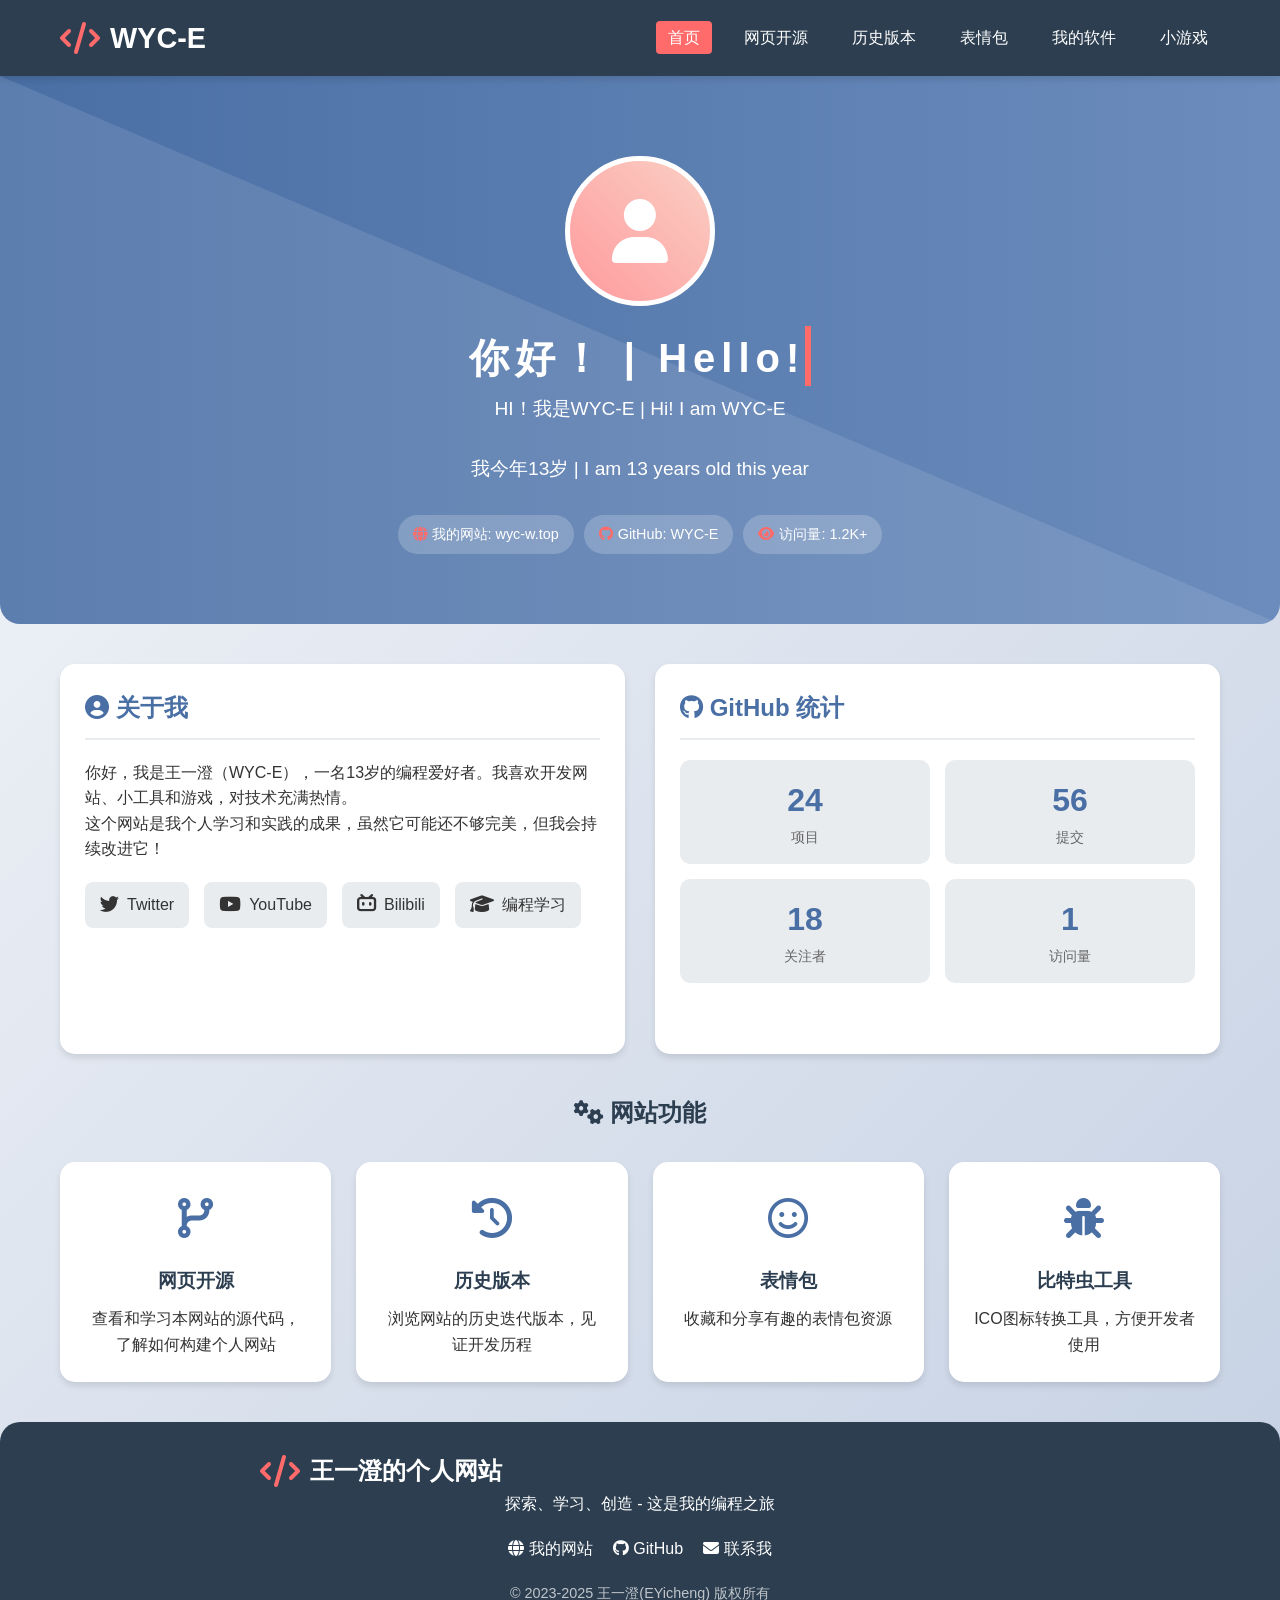
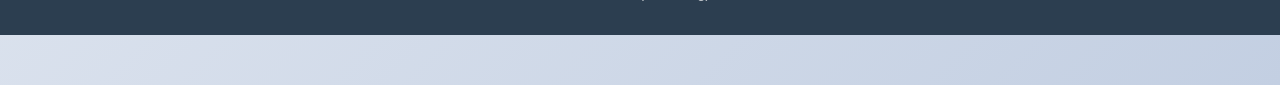
==== new.html @ 5f2d674c "docs: 添加王一澄的个人网站页面 - 新增个人网站页面，展示王一澄的编程成果和相关信息 - 页面包含导航栏、英雄区域、主要内容、网站功能和页脚等部分 - 使用了 CSS 动画和 JavaScrip" ====
<!DOCTYPE html>
<html lang="zh-CN">

<head>
    <meta charset="UTF-8">
    <meta name="viewport" content="width=device-width, initial-scale=1.0">
    <title>王一澄的个人网站</title>
    <link rel="stylesheet" href="https://cdnjs.cloudflare.com/ajax/libs/font-awesome/6.4.0/css/all.min.css">
    <style>
        * {
            margin: 0;
            padding: 0;
            box-sizing: border-box;
            font-family: 'Segoe UI', Tahoma, Geneva, Verdana, sans-serif;
        }

        :root {
            --primary: #4a6fa5;
            --secondary: #6b8cbc;
            --accent: #ff6b6b;
            --dark: #2c3e50;
            --light: #f8f9fa;
            --gray: #e9ecef;
            --text: #333;
            --shadow: 0 4px 6px rgba(0, 0, 0, 0.1);
        }

        body {
            background: linear-gradient(135deg, #f5f7fa 0%, #c3cfe2 100%);
            color: var(--text);
            line-height: 1.6;
            min-height: 100vh;
            padding-bottom: 50px;
        }

        .container {
            max-width: 1200px;
            margin: 0 auto;
            padding: 0 20px;
        }

        /* 头部样式 */
        header {
            background: var(--dark);
            color: white;
            padding: 15px 0;
            box-shadow: var(--shadow);
            position: sticky;
            top: 0;
            z-index: 100;
        }

        .header-content {
            display: flex;
            justify-content: space-between;
            align-items: center;
        }

        .logo {
            display: flex;
            align-items: center;
            gap: 10px;
        }

        .logo h1 {
            font-size: 1.8rem;
            font-weight: 700;
        }

        .logo-icon {
            color: var(--accent);
            font-size: 2rem;
        }

        nav ul {
            display: flex;
            list-style: none;
            gap: 20px;
        }

        nav a {
            color: white;
            text-decoration: none;
            font-weight: 500;
            padding: 8px 12px;
            border-radius: 4px;
            transition: all 0.3s ease;
        }

        nav a:hover {
            background: rgba(255, 255, 255, 0.1);
        }

        nav a.active {
            background: var(--accent);
        }

        /* 英雄区域 */
        .hero {
            padding: 80px 0 40px;
            text-align: center;
            background: linear-gradient(to right, var(--primary), var(--secondary));
            color: white;
            border-radius: 0 0 20px 20px;
            margin-bottom: 40px;
            position: relative;
            overflow: hidden;
        }

        .hero::before {
            content: "";
            position: absolute;
            top: 0;
            left: 0;
            width: 100%;
            height: 100%;
            background: url('data:image/svg+xml;utf8,<svg xmlns="http://www.w3.org/2000/svg" viewBox="0 0 100 100" preserveAspectRatio="none"><polygon points="0,0 100,100 0,100" fill="rgba(255,255,255,0.1)"/></svg>');
            background-size: 100% 100%;
        }

        .hero-content {
            position: relative;
            z-index: 2;
            max-width: 800px;
            margin: 0 auto;
        }

        .avatar {
            width: 150px;
            height: 150px;
            border-radius: 50%;
            border: 5px solid white;
            margin: 0 auto 20px;
            background: linear-gradient(45deg, #ff9a9e, #fad0c4);
            display: flex;
            align-items: center;
            justify-content: center;
            font-size: 4rem;
            color: white;
        }

        .typing-text {
            font-size: 2.5rem;
            font-weight: 700;
            margin-bottom: 20px;
            height: 60px;
        }

        .subtitle {
            font-size: 1.2rem;
            opacity: 0.9;
            margin-bottom: 30px;
        }

        .badges {
            display: flex;
            justify-content: center;
            flex-wrap: wrap;
            gap: 10px;
            margin-bottom: 30px;
        }

        .badge {
            background: rgba(255, 255, 255, 0.2);
            padding: 8px 15px;
            border-radius: 20px;
            font-size: 0.9rem;
            display: inline-flex;
            align-items: center;
            gap: 5px;
        }

        .badge i {
            color: var(--accent);
        }

        /* 主要内容 */
        .main-content {
            display: grid;
            grid-template-columns: 1fr 1fr;
            gap: 30px;
            margin-bottom: 40px;
        }

        @media (max-width: 768px) {
            .main-content {
                grid-template-columns: 1fr;
            }
        }

        .card {
            background: white;
            border-radius: 15px;
            box-shadow: var(--shadow);
            padding: 25px;
            transition: transform 0.3s ease;
        }

        .card:hover {
            transform: translateY(-5px);
        }

        .card h2 {
            color: var(--primary);
            margin-bottom: 20px;
            padding-bottom: 10px;
            border-bottom: 2px solid var(--gray);
        }

        .social-links {
            display: flex;
            flex-wrap: wrap;
            gap: 15px;
            margin-top: 20px;
        }

        .social-link {
            display: flex;
            align-items: center;
            gap: 8px;
            background: var(--gray);
            padding: 10px 15px;
            border-radius: 8px;
            text-decoration: none;
            color: var(--text);
            transition: all 0.3s ease;
        }

        .social-link:hover {
            background: var(--primary);
            color: white;
        }

        .social-link i {
            font-size: 1.2rem;
        }

        .stats {
            display: grid;
            grid-template-columns: 1fr 1fr;
            gap: 15px;
        }

        .stat-item {
            background: var(--gray);
            padding: 15px;
            border-radius: 10px;
            text-align: center;
        }

        .stat-value {
            font-size: 2rem;
            font-weight: 700;
            color: var(--primary);
        }

        .stat-label {
            font-size: 0.9rem;
            color: #666;
        }

        /* 网站功能部分 */
        .website-features {
            margin-bottom: 40px;
        }

        .features-grid {
            display: grid;
            grid-template-columns: repeat(auto-fill, minmax(250px, 1fr));
            gap: 25px;
        }

        .feature-card {
            background: white;
            border-radius: 15px;
            box-shadow: var(--shadow);
            padding: 25px;
            text-align: center;
            transition: all 0.3s ease;
        }

        .feature-card:hover {
            transform: translateY(-5px);
            box-shadow: 0 10px 20px rgba(0, 0, 0, 0.1);
        }

        .feature-icon {
            font-size: 2.5rem;
            color: var(--primary);
            margin-bottom: 15px;
        }

        .feature-card h3 {
            margin-bottom: 10px;
            color: var(--dark);
        }

        /* 页脚 */
        footer {
            background: var(--dark);
            color: white;
            padding: 30px 0;
            text-align: center;
            border-radius: 20px 20px 0 0;
        }

        .footer-content {
            max-width: 800px;
            margin: 0 auto;
        }

        .footer-links {
            display: flex;
            justify-content: center;
            gap: 20px;
            margin: 20px 0;
        }

        .footer-links a {
            color: white;
            text-decoration: none;
            transition: color 0.3s ease;
        }

        .footer-links a:hover {
            color: var(--accent);
        }

        .copyright {
            margin-top: 20px;
            opacity: 0.7;
            font-size: 0.9rem;
        }

        /* 工具提示 */
        .tooltip {
            position: relative;
            display: inline-block;
            cursor: pointer;
        }

        .tooltip .tooltiptext {
            visibility: hidden;
            width: 200px;
            background-color: var(--dark);
            color: #fff;
            text-align: center;
            border-radius: 6px;
            padding: 10px;
            position: absolute;
            z-index: 1;
            bottom: 125%;
            left: 50%;
            transform: translateX(-50%);
            opacity: 0;
            transition: opacity 0.3s;
            font-size: 0.9rem;
        }

        .tooltip:hover .tooltiptext {
            visibility: visible;
            opacity: 1;
        }

        /* 动画效果 */
        @keyframes fadeIn {
            from {
                opacity: 0;
                transform: translateY(20px);
            }

            to {
                opacity: 1;
                transform: translateY(0);
            }
        }

        .animated {
            animation: fadeIn 0.8s ease forwards;
        }

        .delay-1 {
            animation-delay: 0.2s;
        }

        .delay-2 {
            animation-delay: 0.4s;
        }

        .delay-3 {
            animation-delay: 0.6s;
        }

        /* 打字机效果 */
        .typing-container {
            display: inline-block;
        }

        .typing-text {
            overflow: hidden;
            border-right: 0.15em solid var(--accent);
            white-space: nowrap;
            margin: 0 auto;
            letter-spacing: 0.15em;
            animation: typing 3.5s steps(40, end), blink-caret 0.75s step-end infinite;
        }

        @keyframes typing {
            from {
                width: 0
            }

            to {
                width: 100%
            }
        }

        @keyframes blink-caret {

            from,
            to {
                border-color: transparent
            }

            50% {
                border-color: var(--accent);
            }
        }
    </style>
</head>

<body>
    <!-- 头部导航 -->
    <header>
        <div class="container header-content">
            <div class="logo">
                <i class="fas fa-code logo-icon"></i>
                <h1>WYC-E</h1>
            </div>
            <nav>
                <ul>
                    <li><a href="#" class="active">首页</a></li>
                    <li><a href="#">网页开源</a></li>
                    <li><a href="#">历史版本</a></li>
                    <li><a href="#">表情包</a></li>
                    <li><a href="#">我的软件</a></li>
                    <li><a href="#">小游戏</a></li>
                </ul>
            </nav>
        </div>
    </header>

    <!-- 英雄区域 -->
    <section class="hero">
        <div class="container hero-content">
            <div class="avatar animated">
                <i class="fas fa-user"></i>
            </div>
            <div class="typing-container">
                <div class="typing-text">你好！ | Hello!</div>
            </div>
            <p class="subtitle animated delay-1">HI！我是WYC-E | Hi! I am WYC-E</p>
            <p class="subtitle animated delay-1">我今年13岁 | I am 13 years old this year</p>

            <div class="badges animated delay-2">
                <div class="badge">
                    <i class="fas fa-globe"></i>
                    <span>我的网站: wyc-w.top</span>
                </div>
                <div class="badge">
                    <i class="fab fa-github"></i>
                    <span>GitHub: WYC-E</span>
                </div>
                <div class="badge">
                    <i class="fas fa-eye"></i>
                    <span>访问量: 1.2K+</span>
                </div>
            </div>
        </div>
    </section>

    <!-- 主要内容区域 -->
    <div class="container">
        <div class="main-content">
            <!-- 个人信息卡片 -->
            <div class="card animated delay-1">
                <h2><i class="fas fa-user-circle"></i> 关于我</h2>
                <p>你好，我是王一澄（WYC-E），一名13岁的编程爱好者。我喜欢开发网站、小工具和游戏，对技术充满热情。</p>
                <p>这个网站是我个人学习和实践的成果，虽然它可能还不够完美，但我会持续改进它！</p>

                <div class="social-links">
                    <a href="https://twitter.com/eason_861_en" class="social-link" target="_blank">
                        <i class="fab fa-twitter"></i>
                        <span>Twitter</span>
                    </a>
                    <a href="https://www.youtube.com/c/eason_861_en" class="social-link" target="_blank">
                        <i class="fab fa-youtube"></i>
                        <span>YouTube</span>
                    </a>
                    <a href="https://space.bilibili.com/1676930979" class="social-link" target="_blank">
                        <i class="fab fa-bilibili"></i>
                        <span>Bilibili</span>
                    </a>
                    <a href="https://www.ccw.site/student/64cfa1d53fba9c258c8f229f" class="social-link" target="_blank">
                        <i class="fas fa-graduation-cap"></i>
                        <span>编程学习</span>
                    </a>
                </div>
            </div>

            <!-- GitHub统计卡片 -->
            <div class="card animated delay-2">
                <h2><i class="fab fa-github"></i> GitHub 统计</h2>
                <div class="stats">
                    <div class="stat-item">
                        <div class="stat-value">24</div>
                        <div class="stat-label">项目</div>
                    </div>
                    <div class="stat-item">
                        <div class="stat-value">56</div>
                        <div class="stat-label">提交</div>
                    </div>
                    <div class="stat-item">
                        <div class="stat-value">18</div>
                        <div class="stat-label">关注者</div>
                    </div>
                    <div class="stat-item">
                        <div class="stat-value">1.2K</div>
                        <div class="stat-label">访问量</div>
                    </div>
                </div>

                <div style="margin-top: 20px; text-align: center;">
                    <div class="tooltip">

                        <span class="tooltiptext">我的GitHub贡献图 - 展示我的编码活动</span>
                    </div>
                </div>
            </div>
        </div>

        <!-- 网站功能区域 -->
        <div class="website-features">
            <h2 style="text-align: center; margin-bottom: 30px; color: var(--dark);"><i class="fas fa-cogs"></i> 网站功能
            </h2>
            <div class="features-grid">
                <div class="feature-card animated delay-1">
                    <div class="feature-icon">
                        <i class="fas fa-code-branch"></i>
                    </div>
                    <h3>网页开源</h3>
                    <p>查看和学习本网站的源代码，了解如何构建个人网站</p>
                </div>

                <div class="feature-card animated delay-2">
                    <div class="feature-icon">
                        <i class="fas fa-history"></i>
                    </div>
                    <h3>历史版本</h3>
                    <p>浏览网站的历史迭代版本，见证开发历程</p>
                </div>

                <div class="feature-card animated delay-1">
                    <div class="feature-icon">
                        <i class="far fa-smile"></i>
                    </div>
                    <h3>表情包</h3>
                    <p>收藏和分享有趣的表情包资源</p>
                </div>

                <div class="feature-card animated delay-2">
                    <div class="feature-icon">
                        <i class="fas fa-bug"></i>
                    </div>
                    <h3>比特虫工具</h3>
                    <p>ICO图标转换工具，方便开发者使用</p>
                </div>
            </div>
        </div>
    </div>

    <!-- 页脚 -->
    <footer>
        <div class="container footer-content">
            <div class="logo">
                <i class="fas fa-code logo-icon"></i>
                <h2>王一澄的个人网站</h2>
            </div>
            <p>探索、学习、创造 - 这是我的编程之旅</p>

            <div class="footer-links">
                <a href="https://wyc-w.top" target="_blank"><i class="fas fa-globe"></i> 我的网站</a>
                <a href="https://github.com/eyicheng" target="_blank"><i class="fab fa-github"></i> GitHub</a>
                <a href="mailto:contact@wyc-w.top"><i class="fas fa-envelope"></i> 联系我</a>
            </div>

            <div class="copyright">
                <p>© 2023-2025 王一澄(EYicheng) 版权所有</p>
            </div>
        </div>
    </footer>

    <script>
        // 模拟GitHub统计数据的更新
        function updateStats() {
            const stats = document.querySelectorAll('.stat-value');
            stats.forEach(stat => {
                const target = parseInt(stat.textContent);
                let current = 0;
                const increment = target / 50;

                const timer = setInterval(() => {
                    current += increment;
                    if (current >= target) {
                        stat.textContent = target;
                        clearInterval(timer);
                    } else {
                        stat.textContent = Math.ceil(current);
                    }
                }, 20);
            });
        }

        // 页面加载完成后执行
        document.addEventListener('DOMContentLoaded', function () {
            updateStats();

            // 设置当前时间
            const timeElement = document.getElementById('current-time');
            if (timeElement) {
                setInterval(() => {
                    const now = new Date();
                    timeElement.textContent = now.toLocaleTimeString('zh-CN');
                }, 1000);
            }

            // 添加滚动动画
            const animatedElements = document.querySelectorAll('.animated');
            animatedElements.forEach(el => {
                el.style.opacity = '0';
            });

            setTimeout(() => {
                animatedElements.forEach(el => {
                    el.style.opacity = '1';
                });
            }, 100);
        });
    </script>
</body>

</html>
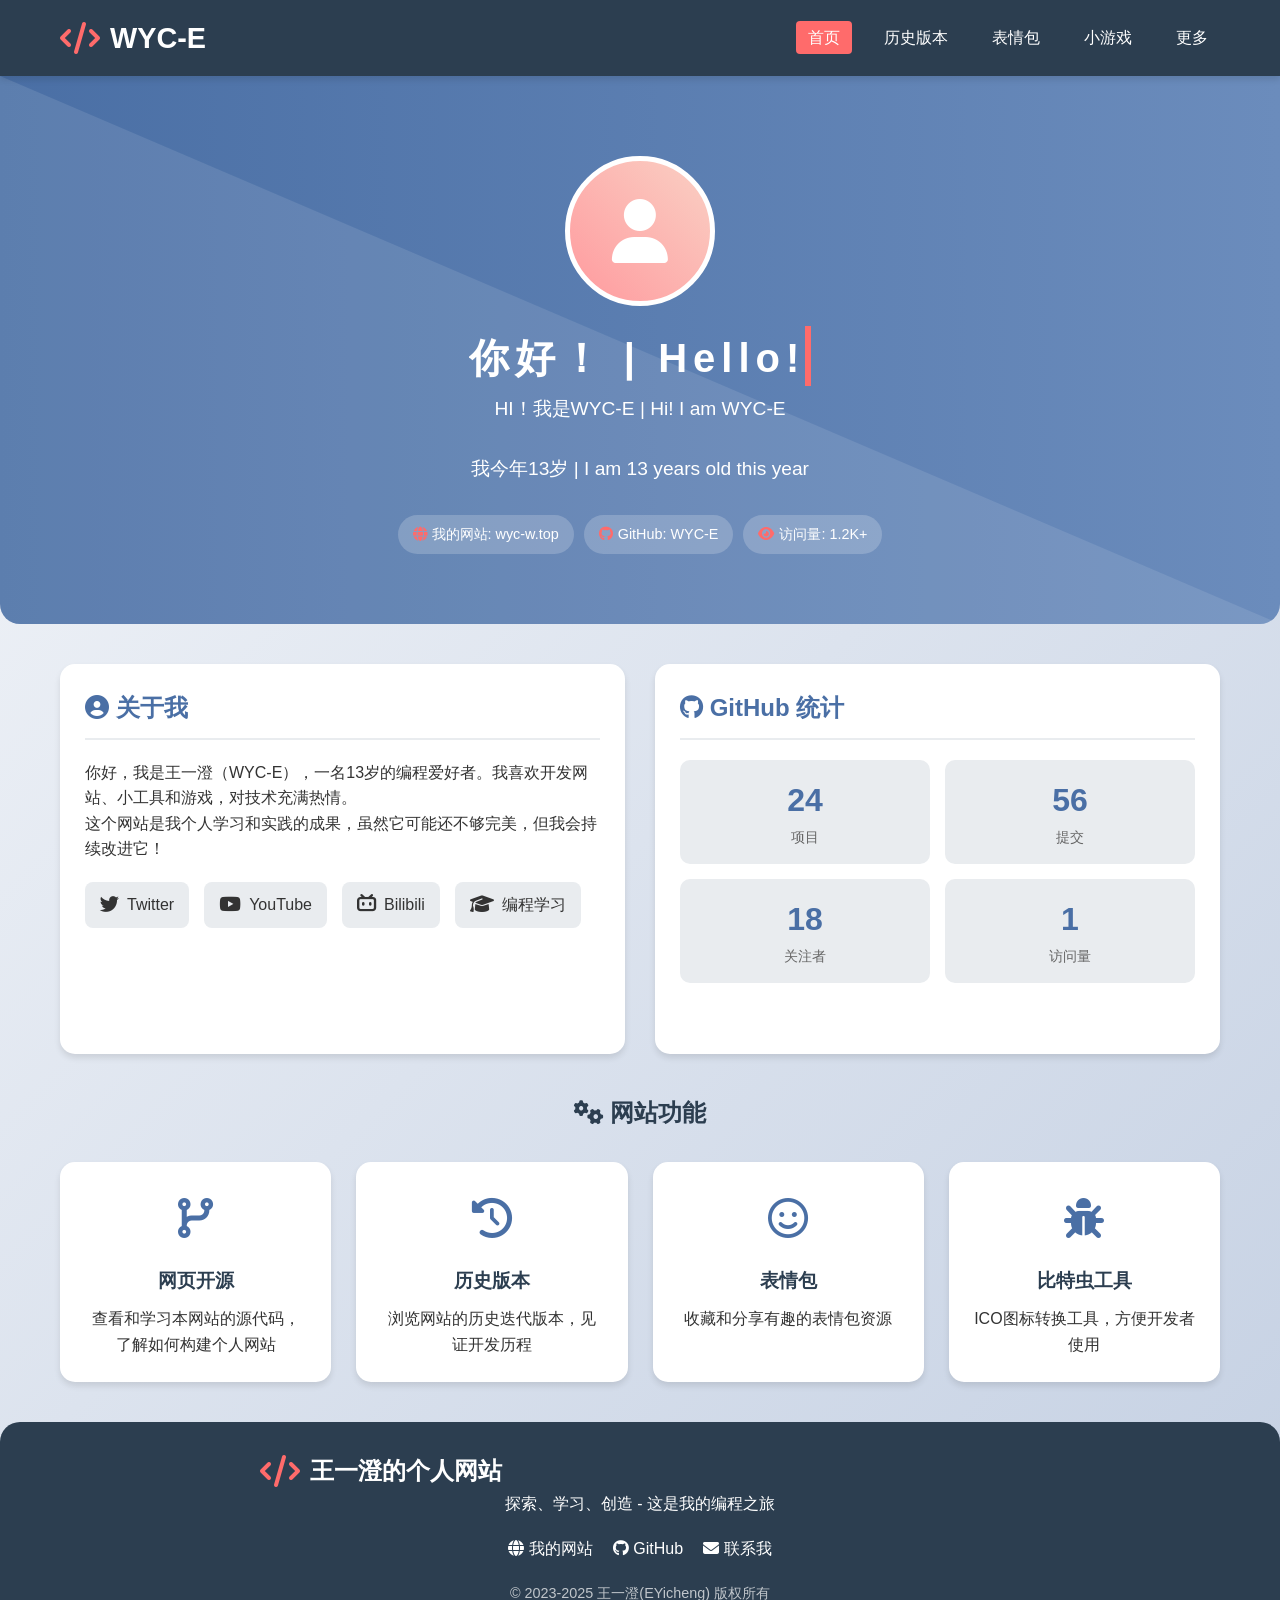
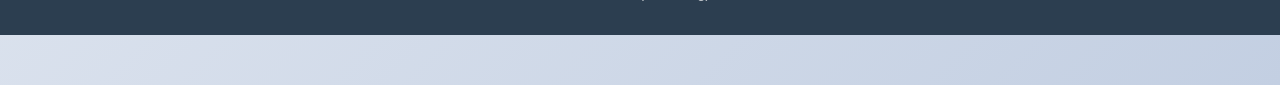
==== commit 4d2e8cc1: "refactor(new.html): 重构 HTML 结构并外部化样式表 - 移除内联样式，使用外部 CSS 文件 (new.css) - 更新导航栏链接，指向新的页面结构 - 删除未使用的 HTM" ====
--- a/new.html
+++ b/new.html
@@ -6,427 +6,7 @@
     <meta name="viewport" content="width=device-width, initial-scale=1.0">
     <title>王一澄的个人网站</title>
     <link rel="stylesheet" href="https://cdnjs.cloudflare.com/ajax/libs/font-awesome/6.4.0/css/all.min.css">
-    <style>
-        * {
-            margin: 0;
-            padding: 0;
-            box-sizing: border-box;
-            font-family: 'Segoe UI', Tahoma, Geneva, Verdana, sans-serif;
-        }
-
-        :root {
-            --primary: #4a6fa5;
-            --secondary: #6b8cbc;
-            --accent: #ff6b6b;
-            --dark: #2c3e50;
-            --light: #f8f9fa;
-            --gray: #e9ecef;
-            --text: #333;
-            --shadow: 0 4px 6px rgba(0, 0, 0, 0.1);
-        }
-
-        body {
-            background: linear-gradient(135deg, #f5f7fa 0%, #c3cfe2 100%);
-            color: var(--text);
-            line-height: 1.6;
-            min-height: 100vh;
-            padding-bottom: 50px;
-        }
-
-        .container {
-            max-width: 1200px;
-            margin: 0 auto;
-            padding: 0 20px;
-        }
-
-        /* 头部样式 */
-        header {
-            background: var(--dark);
-            color: white;
-            padding: 15px 0;
-            box-shadow: var(--shadow);
-            position: sticky;
-            top: 0;
-            z-index: 100;
-        }
-
-        .header-content {
-            display: flex;
-            justify-content: space-between;
-            align-items: center;
-        }
-
-        .logo {
-            display: flex;
-            align-items: center;
-            gap: 10px;
-        }
-
-        .logo h1 {
-            font-size: 1.8rem;
-            font-weight: 700;
-        }
-
-        .logo-icon {
-            color: var(--accent);
-            font-size: 2rem;
-        }
-
-        nav ul {
-            display: flex;
-            list-style: none;
-            gap: 20px;
-        }
-
-        nav a {
-            color: white;
-            text-decoration: none;
-            font-weight: 500;
-            padding: 8px 12px;
-            border-radius: 4px;
-            transition: all 0.3s ease;
-        }
-
-        nav a:hover {
-            background: rgba(255, 255, 255, 0.1);
-        }
-
-        nav a.active {
-            background: var(--accent);
-        }
-
-        /* 英雄区域 */
-        .hero {
-            padding: 80px 0 40px;
-            text-align: center;
-            background: linear-gradient(to right, var(--primary), var(--secondary));
-            color: white;
-            border-radius: 0 0 20px 20px;
-            margin-bottom: 40px;
-            position: relative;
-            overflow: hidden;
-        }
-
-        .hero::before {
-            content: "";
-            position: absolute;
-            top: 0;
-            left: 0;
-            width: 100%;
-            height: 100%;
-            background: url('data:image/svg+xml;utf8,<svg xmlns="http://www.w3.org/2000/svg" viewBox="0 0 100 100" preserveAspectRatio="none"><polygon points="0,0 100,100 0,100" fill="rgba(255,255,255,0.1)"/></svg>');
-            background-size: 100% 100%;
-        }
-
-        .hero-content {
-            position: relative;
-            z-index: 2;
-            max-width: 800px;
-            margin: 0 auto;
-        }
-
-        .avatar {
-            width: 150px;
-            height: 150px;
-            border-radius: 50%;
-            border: 5px solid white;
-            margin: 0 auto 20px;
-            background: linear-gradient(45deg, #ff9a9e, #fad0c4);
-            display: flex;
-            align-items: center;
-            justify-content: center;
-            font-size: 4rem;
-            color: white;
-        }
-
-        .typing-text {
-            font-size: 2.5rem;
-            font-weight: 700;
-            margin-bottom: 20px;
-            height: 60px;
-        }
-
-        .subtitle {
-            font-size: 1.2rem;
-            opacity: 0.9;
-            margin-bottom: 30px;
-        }
-
-        .badges {
-            display: flex;
-            justify-content: center;
-            flex-wrap: wrap;
-            gap: 10px;
-            margin-bottom: 30px;
-        }
-
-        .badge {
-            background: rgba(255, 255, 255, 0.2);
-            padding: 8px 15px;
-            border-radius: 20px;
-            font-size: 0.9rem;
-            display: inline-flex;
-            align-items: center;
-            gap: 5px;
-        }
-
-        .badge i {
-            color: var(--accent);
-        }
-
-        /* 主要内容 */
-        .main-content {
-            display: grid;
-            grid-template-columns: 1fr 1fr;
-            gap: 30px;
-            margin-bottom: 40px;
-        }
-
-        @media (max-width: 768px) {
-            .main-content {
-                grid-template-columns: 1fr;
-            }
-        }
-
-        .card {
-            background: white;
-            border-radius: 15px;
-            box-shadow: var(--shadow);
-            padding: 25px;
-            transition: transform 0.3s ease;
-        }
-
-        .card:hover {
-            transform: translateY(-5px);
-        }
-
-        .card h2 {
-            color: var(--primary);
-            margin-bottom: 20px;
-            padding-bottom: 10px;
-            border-bottom: 2px solid var(--gray);
-        }
-
-        .social-links {
-            display: flex;
-            flex-wrap: wrap;
-            gap: 15px;
-            margin-top: 20px;
-        }
-
-        .social-link {
-            display: flex;
-            align-items: center;
-            gap: 8px;
-            background: var(--gray);
-            padding: 10px 15px;
-            border-radius: 8px;
-            text-decoration: none;
-            color: var(--text);
-            transition: all 0.3s ease;
-        }
-
-        .social-link:hover {
-            background: var(--primary);
-            color: white;
-        }
-
-        .social-link i {
-            font-size: 1.2rem;
-        }
-
-        .stats {
-            display: grid;
-            grid-template-columns: 1fr 1fr;
-            gap: 15px;
-        }
-
-        .stat-item {
-            background: var(--gray);
-            padding: 15px;
-            border-radius: 10px;
-            text-align: center;
-        }
-
-        .stat-value {
-            font-size: 2rem;
-            font-weight: 700;
-            color: var(--primary);
-        }
-
-        .stat-label {
-            font-size: 0.9rem;
-            color: #666;
-        }
-
-        /* 网站功能部分 */
-        .website-features {
-            margin-bottom: 40px;
-        }
-
-        .features-grid {
-            display: grid;
-            grid-template-columns: repeat(auto-fill, minmax(250px, 1fr));
-            gap: 25px;
-        }
-
-        .feature-card {
-            background: white;
-            border-radius: 15px;
-            box-shadow: var(--shadow);
-            padding: 25px;
-            text-align: center;
-            transition: all 0.3s ease;
-        }
-
-        .feature-card:hover {
-            transform: translateY(-5px);
-            box-shadow: 0 10px 20px rgba(0, 0, 0, 0.1);
-        }
-
-        .feature-icon {
-            font-size: 2.5rem;
-            color: var(--primary);
-            margin-bottom: 15px;
-        }
-
-        .feature-card h3 {
-            margin-bottom: 10px;
-            color: var(--dark);
-        }
-
-        /* 页脚 */
-        footer {
-            background: var(--dark);
-            color: white;
-            padding: 30px 0;
-            text-align: center;
-            border-radius: 20px 20px 0 0;
-        }
-
-        .footer-content {
-            max-width: 800px;
-            margin: 0 auto;
-        }
-
-        .footer-links {
-            display: flex;
-            justify-content: center;
-            gap: 20px;
-            margin: 20px 0;
-        }
-
-        .footer-links a {
-            color: white;
-            text-decoration: none;
-            transition: color 0.3s ease;
-        }
-
-        .footer-links a:hover {
-            color: var(--accent);
-        }
-
-        .copyright {
-            margin-top: 20px;
-            opacity: 0.7;
-            font-size: 0.9rem;
-        }
-
-        /* 工具提示 */
-        .tooltip {
-            position: relative;
-            display: inline-block;
-            cursor: pointer;
-        }
-
-        .tooltip .tooltiptext {
-            visibility: hidden;
-            width: 200px;
-            background-color: var(--dark);
-            color: #fff;
-            text-align: center;
-            border-radius: 6px;
-            padding: 10px;
-            position: absolute;
-            z-index: 1;
-            bottom: 125%;
-            left: 50%;
-            transform: translateX(-50%);
-            opacity: 0;
-            transition: opacity 0.3s;
-            font-size: 0.9rem;
-        }
-
-        .tooltip:hover .tooltiptext {
-            visibility: visible;
-            opacity: 1;
-        }
-
-        /* 动画效果 */
-        @keyframes fadeIn {
-            from {
-                opacity: 0;
-                transform: translateY(20px);
-            }
-
-            to {
-                opacity: 1;
-                transform: translateY(0);
-            }
-        }
-
-        .animated {
-            animation: fadeIn 0.8s ease forwards;
-        }
-
-        .delay-1 {
-            animation-delay: 0.2s;
-        }
-
-        .delay-2 {
-            animation-delay: 0.4s;
-        }
-
-        .delay-3 {
-            animation-delay: 0.6s;
-        }
-
-        /* 打字机效果 */
-        .typing-container {
-            display: inline-block;
-        }
-
-        .typing-text {
-            overflow: hidden;
-            border-right: 0.15em solid var(--accent);
-            white-space: nowrap;
-            margin: 0 auto;
-            letter-spacing: 0.15em;
-            animation: typing 3.5s steps(40, end), blink-caret 0.75s step-end infinite;
-        }
-
-        @keyframes typing {
-            from {
-                width: 0
-            }
-
-            to {
-                width: 100%
-            }
-        }
-
-        @keyframes blink-caret {
-
-            from,
-            to {
-                border-color: transparent
-            }
-
-            50% {
-                border-color: var(--accent);
-            }
-        }
-    </style>
+    <link rel="stylesheet" href="./css/new.css">
 </head>
 
 <body>
@@ -440,11 +20,12 @@
             <nav>
                 <ul>
                     <li><a href="#" class="active">首页</a></li>
-                    <li><a href="#">网页开源</a></li>
-                    <li><a href="#">历史版本</a></li>
-                    <li><a href="#">表情包</a></li>
-                    <li><a href="#">我的软件</a></li>
-                    <li><a href="#">小游戏</a></li>
+                    <!-- <li><a href="#">网页开源</a></li> -->
+                    <li><a href="./index/历史版本/index.html">历史版本</a></li>
+                    <li><a href="./more/bqb.html">表情包</a></li>
+                    <!-- <li><a href="./more/">我的软件</a></li> -->
+                    <li><a href="./more/小游戏/index.html">小游戏</a></li>
+                    <li><a href="./more/index.html">更多</a></li>
                 </ul>
             </nav>
         </div>
--- a/css/new.css
+++ b/css/new.css
@@ -0,0 +1,419 @@
+        * {
+            margin: 0;
+            padding: 0;
+            box-sizing: border-box;
+            font-family: 'Segoe UI', Tahoma, Geneva, Verdana, sans-serif;
+        }
+
+        :root {
+            --primary: #4a6fa5;
+            --secondary: #6b8cbc;
+            --accent: #ff6b6b;
+            --dark: #2c3e50;
+            --light: #f8f9fa;
+            --gray: #e9ecef;
+            --text: #333;
+            --shadow: 0 4px 6px rgba(0, 0, 0, 0.1);
+        }
+
+        body {
+            background: linear-gradient(135deg, #f5f7fa 0%, #c3cfe2 100%);
+            color: var(--text);
+            line-height: 1.6;
+            min-height: 100vh;
+            padding-bottom: 50px;
+        }
+
+        .container {
+            max-width: 1200px;
+            margin: 0 auto;
+            padding: 0 20px;
+        }
+
+        /* 头部样式 */
+        header {
+            background: var(--dark);
+            color: white;
+            padding: 15px 0;
+            box-shadow: var(--shadow);
+            position: sticky;
+            top: 0;
+            z-index: 100;
+        }
+
+        .header-content {
+            display: flex;
+            justify-content: space-between;
+            align-items: center;
+        }
+
+        .logo {
+            display: flex;
+            align-items: center;
+            gap: 10px;
+        }
+
+        .logo h1 {
+            font-size: 1.8rem;
+            font-weight: 700;
+        }
+
+        .logo-icon {
+            color: var(--accent);
+            font-size: 2rem;
+        }
+
+        nav ul {
+            display: flex;
+            list-style: none;
+            gap: 20px;
+        }
+
+        nav a {
+            color: white;
+            text-decoration: none;
+            font-weight: 500;
+            padding: 8px 12px;
+            border-radius: 4px;
+            transition: all 0.3s ease;
+        }
+
+        nav a:hover {
+            background: rgba(255, 255, 255, 0.1);
+        }
+
+        nav a.active {
+            background: var(--accent);
+        }
+
+        /* 英雄区域 */
+        .hero {
+            padding: 80px 0 40px;
+            text-align: center;
+            background: linear-gradient(to right, var(--primary), var(--secondary));
+            color: white;
+            border-radius: 0 0 20px 20px;
+            margin-bottom: 40px;
+            position: relative;
+            overflow: hidden;
+        }
+
+        .hero::before {
+            content: "";
+            position: absolute;
+            top: 0;
+            left: 0;
+            width: 100%;
+            height: 100%;
+            background: url('data:image/svg+xml;utf8,<svg xmlns="http://www.w3.org/2000/svg" viewBox="0 0 100 100" preserveAspectRatio="none"><polygon points="0,0 100,100 0,100" fill="rgba(255,255,255,0.1)"/></svg>');
+            background-size: 100% 100%;
+        }
+
+        .hero-content {
+            position: relative;
+            z-index: 2;
+            max-width: 800px;
+            margin: 0 auto;
+        }
+
+        .avatar {
+            width: 150px;
+            height: 150px;
+            border-radius: 50%;
+            border: 5px solid white;
+            margin: 0 auto 20px;
+            background: linear-gradient(45deg, #ff9a9e, #fad0c4);
+            display: flex;
+            align-items: center;
+            justify-content: center;
+            font-size: 4rem;
+            color: white;
+        }
+
+        .typing-text {
+            font-size: 2.5rem;
+            font-weight: 700;
+            margin-bottom: 20px;
+            height: 60px;
+        }
+
+        .subtitle {
+            font-size: 1.2rem;
+            opacity: 0.9;
+            margin-bottom: 30px;
+        }
+
+        .badges {
+            display: flex;
+            justify-content: center;
+            flex-wrap: wrap;
+            gap: 10px;
+            margin-bottom: 30px;
+        }
+
+        .badge {
+            background: rgba(255, 255, 255, 0.2);
+            padding: 8px 15px;
+            border-radius: 20px;
+            font-size: 0.9rem;
+            display: inline-flex;
+            align-items: center;
+            gap: 5px;
+        }
+
+        .badge i {
+            color: var(--accent);
+        }
+
+        /* 主要内容 */
+        .main-content {
+            display: grid;
+            grid-template-columns: 1fr 1fr;
+            gap: 30px;
+            margin-bottom: 40px;
+        }
+
+        @media (max-width: 768px) {
+            .main-content {
+                grid-template-columns: 1fr;
+            }
+        }
+
+        .card {
+            background: white;
+            border-radius: 15px;
+            box-shadow: var(--shadow);
+            padding: 25px;
+            transition: transform 0.3s ease;
+        }
+
+        .card:hover {
+            transform: translateY(-5px);
+        }
+
+        .card h2 {
+            color: var(--primary);
+            margin-bottom: 20px;
+            padding-bottom: 10px;
+            border-bottom: 2px solid var(--gray);
+        }
+
+        .social-links {
+            display: flex;
+            flex-wrap: wrap;
+            gap: 15px;
+            margin-top: 20px;
+        }
+
+        .social-link {
+            display: flex;
+            align-items: center;
+            gap: 8px;
+            background: var(--gray);
+            padding: 10px 15px;
+            border-radius: 8px;
+            text-decoration: none;
+            color: var(--text);
+            transition: all 0.3s ease;
+        }
+
+        .social-link:hover {
+            background: var(--primary);
+            color: white;
+        }
+
+        .social-link i {
+            font-size: 1.2rem;
+        }
+
+        .stats {
+            display: grid;
+            grid-template-columns: 1fr 1fr;
+            gap: 15px;
+        }
+
+        .stat-item {
+            background: var(--gray);
+            padding: 15px;
+            border-radius: 10px;
+            text-align: center;
+        }
+
+        .stat-value {
+            font-size: 2rem;
+            font-weight: 700;
+            color: var(--primary);
+        }
+
+        .stat-label {
+            font-size: 0.9rem;
+            color: #666;
+        }
+
+        /* 网站功能部分 */
+        .website-features {
+            margin-bottom: 40px;
+        }
+
+        .features-grid {
+            display: grid;
+            grid-template-columns: repeat(auto-fill, minmax(250px, 1fr));
+            gap: 25px;
+        }
+
+        .feature-card {
+            background: white;
+            border-radius: 15px;
+            box-shadow: var(--shadow);
+            padding: 25px;
+            text-align: center;
+            transition: all 0.3s ease;
+        }
+
+        .feature-card:hover {
+            transform: translateY(-5px);
+            box-shadow: 0 10px 20px rgba(0, 0, 0, 0.1);
+        }
+
+        .feature-icon {
+            font-size: 2.5rem;
+            color: var(--primary);
+            margin-bottom: 15px;
+        }
+
+        .feature-card h3 {
+            margin-bottom: 10px;
+            color: var(--dark);
+        }
+
+        /* 页脚 */
+        footer {
+            background: var(--dark);
+            color: white;
+            padding: 30px 0;
+            text-align: center;
+            border-radius: 20px 20px 0 0;
+        }
+
+        .footer-content {
+            max-width: 800px;
+            margin: 0 auto;
+        }
+
+        .footer-links {
+            display: flex;
+            justify-content: center;
+            gap: 20px;
+            margin: 20px 0;
+        }
+
+        .footer-links a {
+            color: white;
+            text-decoration: none;
+            transition: color 0.3s ease;
+        }
+
+        .footer-links a:hover {
+            color: var(--accent);
+        }
+
+        .copyright {
+            margin-top: 20px;
+            opacity: 0.7;
+            font-size: 0.9rem;
+        }
+
+        /* 工具提示 */
+        .tooltip {
+            position: relative;
+            display: inline-block;
+            cursor: pointer;
+        }
+
+        .tooltip .tooltiptext {
+            visibility: hidden;
+            width: 200px;
+            background-color: var(--dark);
+            color: #fff;
+            text-align: center;
+            border-radius: 6px;
+            padding: 10px;
+            position: absolute;
+            z-index: 1;
+            bottom: 125%;
+            left: 50%;
+            transform: translateX(-50%);
+            opacity: 0;
+            transition: opacity 0.3s;
+            font-size: 0.9rem;
+        }
+
+        .tooltip:hover .tooltiptext {
+            visibility: visible;
+            opacity: 1;
+        }
+
+        /* 动画效果 */
+        @keyframes fadeIn {
+            from {
+                opacity: 0;
+                transform: translateY(20px);
+            }
+
+            to {
+                opacity: 1;
+                transform: translateY(0);
+            }
+        }
+
+        .animated {
+            animation: fadeIn 0.8s ease forwards;
+        }
+
+        .delay-1 {
+            animation-delay: 0.2s;
+        }
+
+        .delay-2 {
+            animation-delay: 0.4s;
+        }
+
+        .delay-3 {
+            animation-delay: 0.6s;
+        }
+
+        /* 打字机效果 */
+        .typing-container {
+            display: inline-block;
+        }
+
+        .typing-text {
+            overflow: hidden;
+            border-right: 0.15em solid var(--accent);
+            white-space: nowrap;
+            margin: 0 auto;
+            letter-spacing: 0.15em;
+            animation: typing 3.5s steps(40, end), blink-caret 0.75s step-end infinite;
+        }
+
+        @keyframes typing {
+            from {
+                width: 0
+            }
+
+            to {
+                width: 100%
+            }
+        }
+
+        @keyframes blink-caret {
+
+            from,
+            to {
+                border-color: transparent
+            }
+
+            50% {
+                border-color: var(--accent);
+            }
+        }
